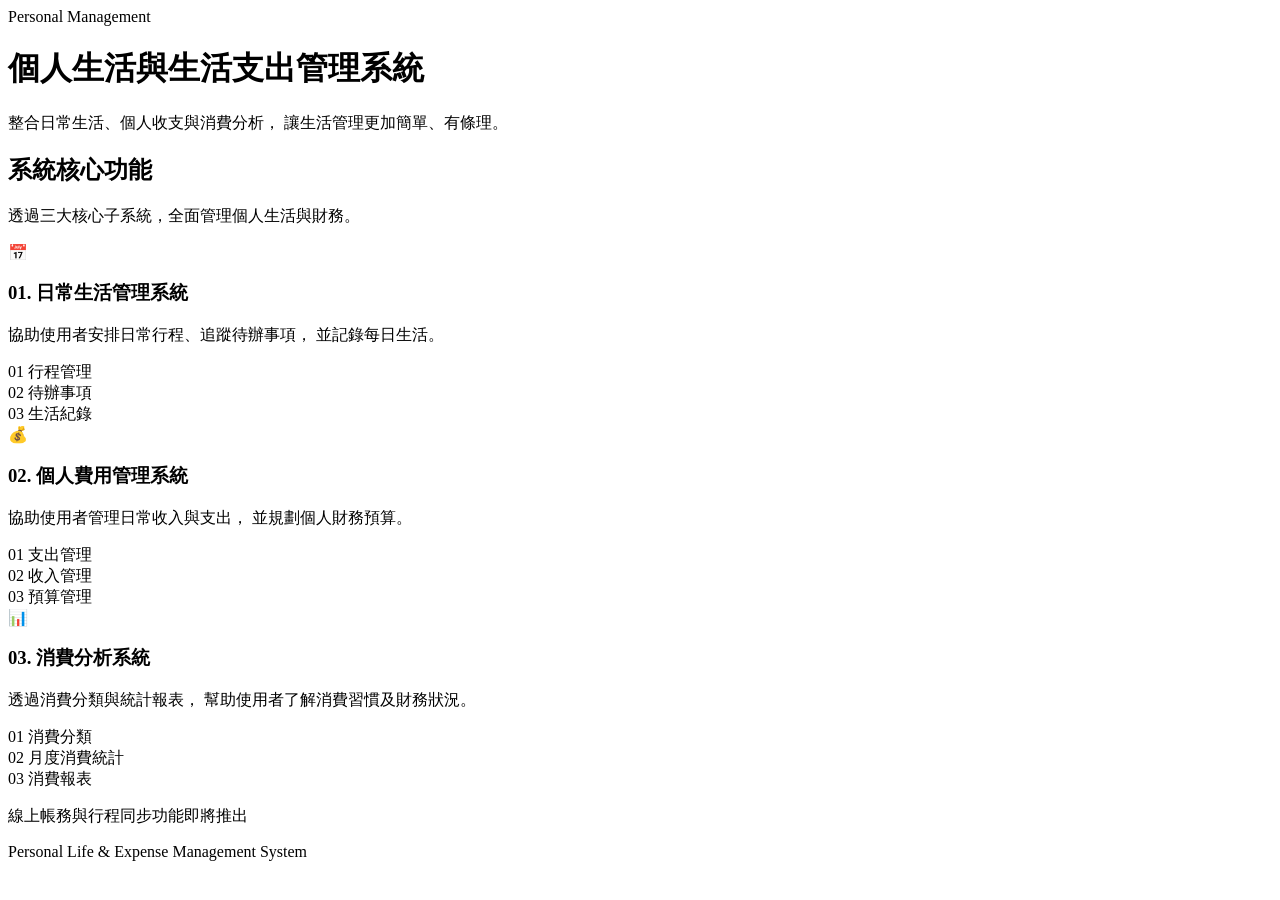
==== index.html @ 797e64f1 "Create index.html" ====
<!DOCTYPE html>
<html lang="zh-TW">
<head>
    <meta charset="UTF-8">
    <meta name="viewport" content="width=device-width, initial-scale=1.0">
    <title>個人生活與生活支出管理系統</title>
    <link rel="stylesheet" href="style.css">
</head>

<body>

    <div class="container">

        <!-- Header -->
        <header class="header">
            <div class="logo">Personal Management</div>
            <h1>個人生活與生活支出管理系統</h1>
            <p class="subtitle">
                整合日常生活、個人收支與消費分析，
                讓生活管理更加簡單、有條理。
            </p>
        </header>

        <!-- Main Content -->
        <main>

            <section class="system-section">

                <h2>系統核心功能</h2>
                <p class="section-description">
                    透過三大核心子系統，全面管理個人生活與財務。
                </p>

                <div class="system-grid">

                    <!-- System 1 -->
                    <div class="system-card">
                        <div class="card-icon">📅</div>

                        <h3>01. 日常生活管理系統</h3>

                        <p class="card-description">
                            協助使用者安排日常行程、追蹤待辦事項，
                            並記錄每日生活。
                        </p>

                        <div class="function-list">
                            <div class="function-item">
                                <span>01</span>
                                行程管理
                            </div>

                            <div class="function-item">
                                <span>02</span>
                                待辦事項
                            </div>

                            <div class="function-item">
                                <span>03</span>
                                生活紀錄
                            </div>
                        </div>
                    </div>


                    <!-- System 2 -->
                    <div class="system-card">
                        <div class="card-icon">💰</div>

                        <h3>02. 個人費用管理系統</h3>

                        <p class="card-description">
                            協助使用者管理日常收入與支出，
                            並規劃個人財務預算。
                        </p>

                        <div class="function-list">
                            <div class="function-item">
                                <span>01</span>
                                支出管理
                            </div>

                            <div class="function-item">
                                <span>02</span>
                                收入管理
                            </div>

                            <div class="function-item">
                                <span>03</span>
                                預算管理
                            </div>
                        </div>
                    </div>


                    <!-- System 3 -->
                    <div class="system-card">
                        <div class="card-icon">📊</div>

                        <h3>03. 消費分析系統</h3>

                        <p class="card-description">
                            透過消費分類與統計報表，
                            幫助使用者了解消費習慣及財務狀況。
                        </p>

                        <div class="function-list">
                            <div class="function-item">
                                <span>01</span>
                                消費分類
                            </div>

                            <div class="function-item">
                                <span>02</span>
                                月度消費統計
                            </div>

                            <div class="function-item">
                                <span>03</span>
                                消費報表
                            </div>
                        </div>
                    </div>

                </div>

            </section>

        </main>

        <!-- Footer -->
        <footer class="footer">
            <p>線上帳務與行程同步功能即將推出</p>
            <span>Personal Life & Expense Management System</span>
        </footer>

    </div>

</body>
</html>
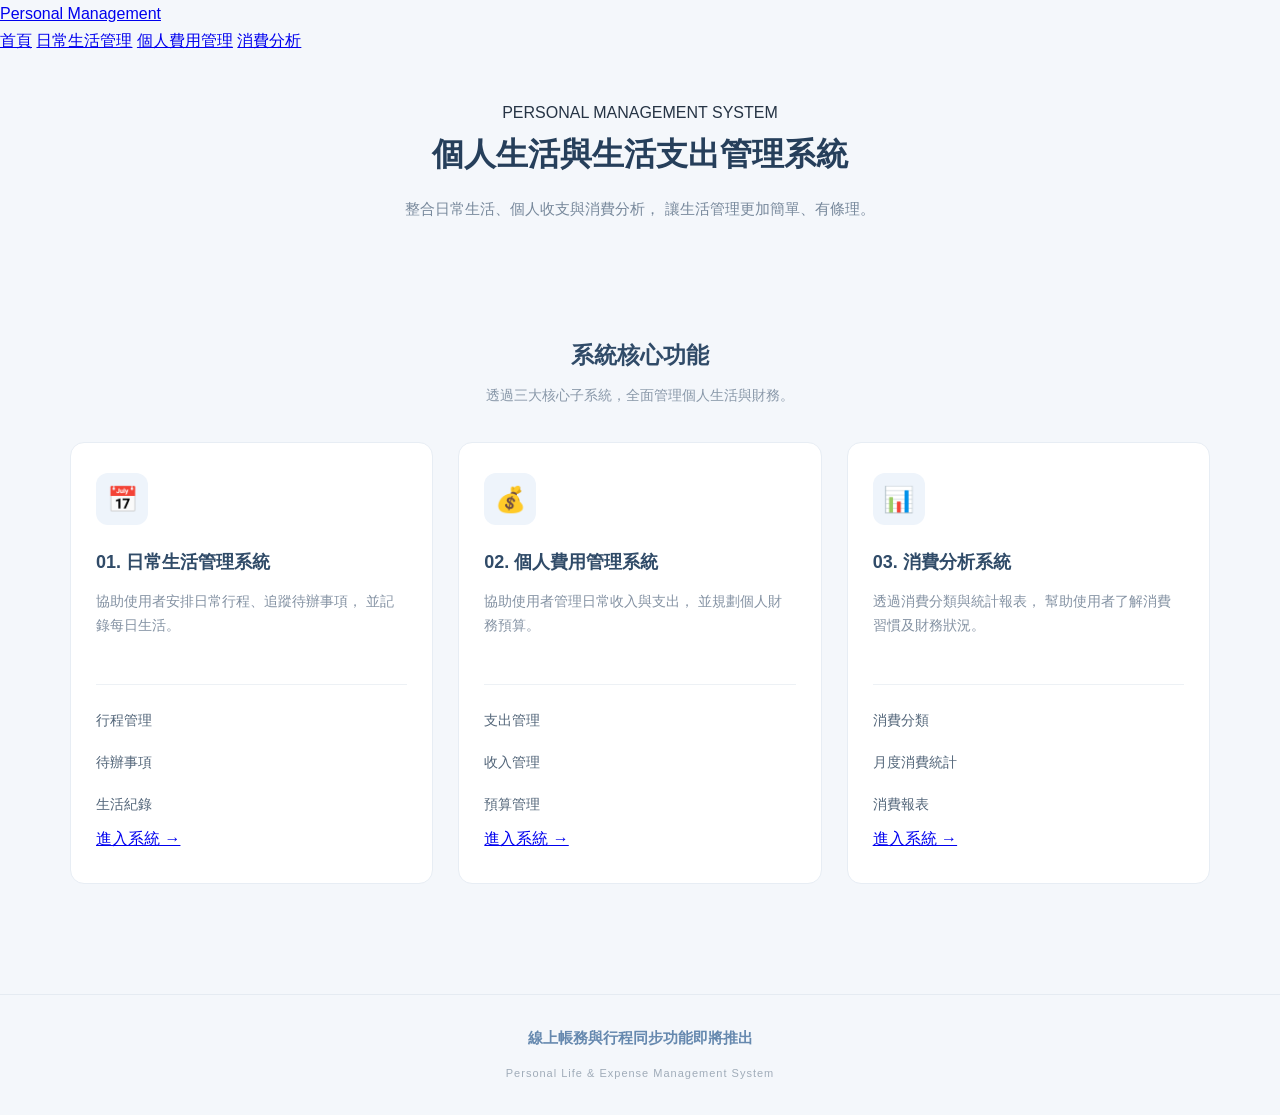
==== commit a3a255ec: "Update index.html" ====
--- a/index.html
+++ b/index.html
@@ -9,132 +9,130 @@
 
 <body>
 
-    <div class="container">
+    <!-- Navigation Bar -->
+    <nav class="navbar">
+        <div class="nav-container">
+            <a href="index.html" class="nav-logo">Personal Management</a>
 
-        <!-- Header -->
-        <header class="header">
-            <div class="logo">Personal Management</div>
+            <div class="nav-links">
+                <a href="index.html" class="active">首頁</a>
+                <a href="daily.html">日常生活管理</a>
+                <a href="finance.html">個人費用管理</a>
+                <a href="analysis.html">消費分析</a>
+            </div>
+        </div>
+    </nav>
+
+    <!-- Header -->
+    <header class="header">
+        <div class="header-content">
+            <p class="eyebrow">PERSONAL MANAGEMENT SYSTEM</p>
+
             <h1>個人生活與生活支出管理系統</h1>
+
             <p class="subtitle">
                 整合日常生活、個人收支與消費分析，
                 讓生活管理更加簡單、有條理。
             </p>
-        </header>
+        </div>
+    </header>
 
-        <!-- Main Content -->
-        <main>
+    <!-- Main Content -->
+    <main class="container">
 
-            <section class="system-section">
+        <section class="system-section">
 
-                <h2>系統核心功能</h2>
-                <p class="section-description">
-                    透過三大核心子系統，全面管理個人生活與財務。
-                </p>
+            <h2>系統核心功能</h2>
 
-                <div class="system-grid">
+            <p class="section-description">
+                透過三大核心子系統，全面管理個人生活與財務。
+            </p>
 
-                    <!-- System 1 -->
-                    <div class="system-card">
-                        <div class="card-icon">📅</div>
+            <div class="system-grid">
 
-                        <h3>01. 日常生活管理系統</h3>
+                <!-- Daily System -->
+                <div class="system-card">
 
-                        <p class="card-description">
-                            協助使用者安排日常行程、追蹤待辦事項，
-                            並記錄每日生活。
-                        </p>
+                    <div class="card-icon">📅</div>
 
-                        <div class="function-list">
-                            <div class="function-item">
-                                <span>01</span>
-                                行程管理
-                            </div>
+                    <h3>01. 日常生活管理系統</h3>
 
-                            <div class="function-item">
-                                <span>02</span>
-                                待辦事項
-                            </div>
+                    <p class="card-description">
+                        協助使用者安排日常行程、追蹤待辦事項，
+                        並記錄每日生活。
+                    </p>
 
-                            <div class="function-item">
-                                <span>03</span>
-                                生活紀錄
-                            </div>
-                        </div>
+                    <div class="function-list">
+                        <div class="function-item">行程管理</div>
+                        <div class="function-item">待辦事項</div>
+                        <div class="function-item">生活紀錄</div>
                     </div>
 
-
-                    <!-- System 2 -->
-                    <div class="system-card">
-                        <div class="card-icon">💰</div>
-
-                        <h3>02. 個人費用管理系統</h3>
-
-                        <p class="card-description">
-                            協助使用者管理日常收入與支出，
-                            並規劃個人財務預算。
-                        </p>
-
-                        <div class="function-list">
-                            <div class="function-item">
-                                <span>01</span>
-                                支出管理
-                            </div>
-
-                            <div class="function-item">
-                                <span>02</span>
-                                收入管理
-                            </div>
-
-                            <div class="function-item">
-                                <span>03</span>
-                                預算管理
-                            </div>
-                        </div>
-                    </div>
-
-
-                    <!-- System 3 -->
-                    <div class="system-card">
-                        <div class="card-icon">📊</div>
-
-                        <h3>03. 消費分析系統</h3>
-
-                        <p class="card-description">
-                            透過消費分類與統計報表，
-                            幫助使用者了解消費習慣及財務狀況。
-                        </p>
-
-                        <div class="function-list">
-                            <div class="function-item">
-                                <span>01</span>
-                                消費分類
-                            </div>
-
-                            <div class="function-item">
-                                <span>02</span>
-                                月度消費統計
-                            </div>
-
-                            <div class="function-item">
-                                <span>03</span>
-                                消費報表
-                            </div>
-                        </div>
-                    </div>
+                    <a href="daily.html" class="card-link">
+                        進入系統 →
+                    </a>
 
                 </div>
 
-            </section>
+                <!-- Finance System -->
+                <div class="system-card">
 
-        </main>
+                    <div class="card-icon">💰</div>
 
-        <!-- Footer -->
-        <footer class="footer">
-            <p>線上帳務與行程同步功能即將推出</p>
-            <span>Personal Life & Expense Management System</span>
-        </footer>
+                    <h3>02. 個人費用管理系統</h3>
 
-    </div>
+                    <p class="card-description">
+                        協助使用者管理日常收入與支出，
+                        並規劃個人財務預算。
+                    </p>
+
+                    <div class="function-list">
+                        <div class="function-item">支出管理</div>
+                        <div class="function-item">收入管理</div>
+                        <div class="function-item">預算管理</div>
+                    </div>
+
+                    <a href="finance.html" class="card-link">
+                        進入系統 →
+                    </a>
+
+                </div>
+
+                <!-- Analysis System -->
+                <div class="system-card">
+
+                    <div class="card-icon">📊</div>
+
+                    <h3>03. 消費分析系統</h3>
+
+                    <p class="card-description">
+                        透過消費分類與統計報表，
+                        幫助使用者了解消費習慣及財務狀況。
+                    </p>
+
+                    <div class="function-list">
+                        <div class="function-item">消費分類</div>
+                        <div class="function-item">月度消費統計</div>
+                        <div class="function-item">消費報表</div>
+                    </div>
+
+                    <a href="analysis.html" class="card-link">
+                        進入系統 →
+                    </a>
+
+                </div>
+
+            </div>
+
+        </section>
+
+    </main>
+
+    <!-- Footer -->
+    <footer class="footer">
+        <p>線上帳務與行程同步功能即將推出</p>
+        <span>Personal Life & Expense Management System</span>
+    </footer>
 
 </body>
 </html>
--- a/style.css
+++ b/style.css
@@ -0,0 +1,217 @@
+/* General Settings */
+* {
+    margin: 0;
+    padding: 0;
+    box-sizing: border-box;
+}
+
+body {
+    font-family: "Noto Sans TC", "Microsoft JhengHei", sans-serif;
+    background-color: #F4F7FB;
+    color: #263445;
+    line-height: 1.7;
+}
+
+/* Main Container */
+.container {
+    width: 100%;
+    max-width: 1200px;
+    margin: 0 auto;
+    padding: 40px 30px;
+}
+
+/* Header */
+.header {
+    text-align: center;
+    padding: 45px 20px 55px;
+}
+
+.logo {
+    display: inline-block;
+    font-size: 13px;
+    letter-spacing: 2px;
+    color: #7396BD;
+    font-weight: 600;
+    margin-bottom: 20px;
+    text-transform: uppercase;
+}
+
+.header h1 {
+    font-size: 32px;
+    font-weight: 700;
+    color: #263F5B;
+    margin-bottom: 15px;
+}
+
+.subtitle {
+    font-size: 15px;
+    color: #77889B;
+    max-width: 600px;
+    margin: 0 auto;
+}
+
+/* System Section */
+.system-section {
+    padding: 20px 0 50px;
+}
+
+.system-section h2 {
+    text-align: center;
+    font-size: 23px;
+    color: #304B68;
+    margin-bottom: 8px;
+}
+
+.section-description {
+    text-align: center;
+    font-size: 14px;
+    color: #8998A9;
+    margin-bottom: 35px;
+}
+
+/* System Grid */
+.system-grid {
+    display: grid;
+    grid-template-columns: repeat(3, 1fr);
+    gap: 25px;
+}
+
+/* System Card */
+.system-card {
+    background-color: #FFFFFF;
+    border: 1px solid #E7EDF4;
+    border-radius: 14px;
+    padding: 30px 25px;
+    transition: transform 0.3s ease,
+                box-shadow 0.3s ease;
+}
+
+.system-card:hover {
+    transform: translateY(-5px);
+    box-shadow: 0 10px 25px rgba(61, 91, 125, 0.09);
+}
+
+/* Card Icon */
+.card-icon {
+    width: 52px;
+    height: 52px;
+    background-color: #EEF4FB;
+    border-radius: 12px;
+    display: flex;
+    align-items: center;
+    justify-content: center;
+    font-size: 25px;
+    margin-bottom: 22px;
+}
+
+/* Card Title */
+.system-card h3 {
+    font-size: 18px;
+    color: #304B68;
+    margin-bottom: 12px;
+}
+
+/* Card Description */
+.card-description {
+    font-size: 14px;
+    color: #8492A3;
+    min-height: 72px;
+    margin-bottom: 22px;
+}
+
+/* Function List */
+.function-list {
+    border-top: 1px solid #EDF1F5;
+    padding-top: 15px;
+}
+
+.function-item {
+    display: flex;
+    align-items: center;
+    gap: 12px;
+    padding: 9px 0;
+    font-size: 14px;
+    color: #526579;
+}
+
+.function-item span {
+    font-size: 11px;
+    color: #83A4C8;
+    background-color: #F0F5FA;
+    border-radius: 5px;
+    padding: 2px 7px;
+}
+
+/* Footer */
+.footer {
+    text-align: center;
+    padding: 30px 15px;
+    border-top: 1px solid #E5EBF2;
+    margin-top: 20px;
+}
+
+.footer p {
+    font-size: 15px;
+    color: #6689AF;
+    font-weight: 600;
+    margin-bottom: 8px;
+}
+
+.footer span {
+    font-size: 11px;
+    color: #A0ACB9;
+    letter-spacing: 1px;
+}
+
+/* Responsive - Tablet */
+@media (max-width: 900px) {
+
+    .system-grid {
+        grid-template-columns: repeat(2, 1fr);
+    }
+
+    .header h1 {
+        font-size: 27px;
+    }
+}
+
+/* Responsive - Mobile */
+@media (max-width: 600px) {
+
+    .container {
+        padding: 20px 16px;
+    }
+
+    .header {
+        padding: 35px 10px 40px;
+    }
+
+    .header h1 {
+        font-size: 23px;
+    }
+
+    .subtitle {
+        font-size: 13px;
+    }
+
+    .system-section h2 {
+        font-size: 20px;
+    }
+
+    .system-grid {
+        grid-template-columns: 1fr;
+        gap: 18px;
+    }
+
+    .system-card {
+        padding: 25px 22px;
+    }
+
+    .card-description {
+        min-height: auto;
+    }
+
+    .footer {
+        margin-top: 10px;
+    }
+}
